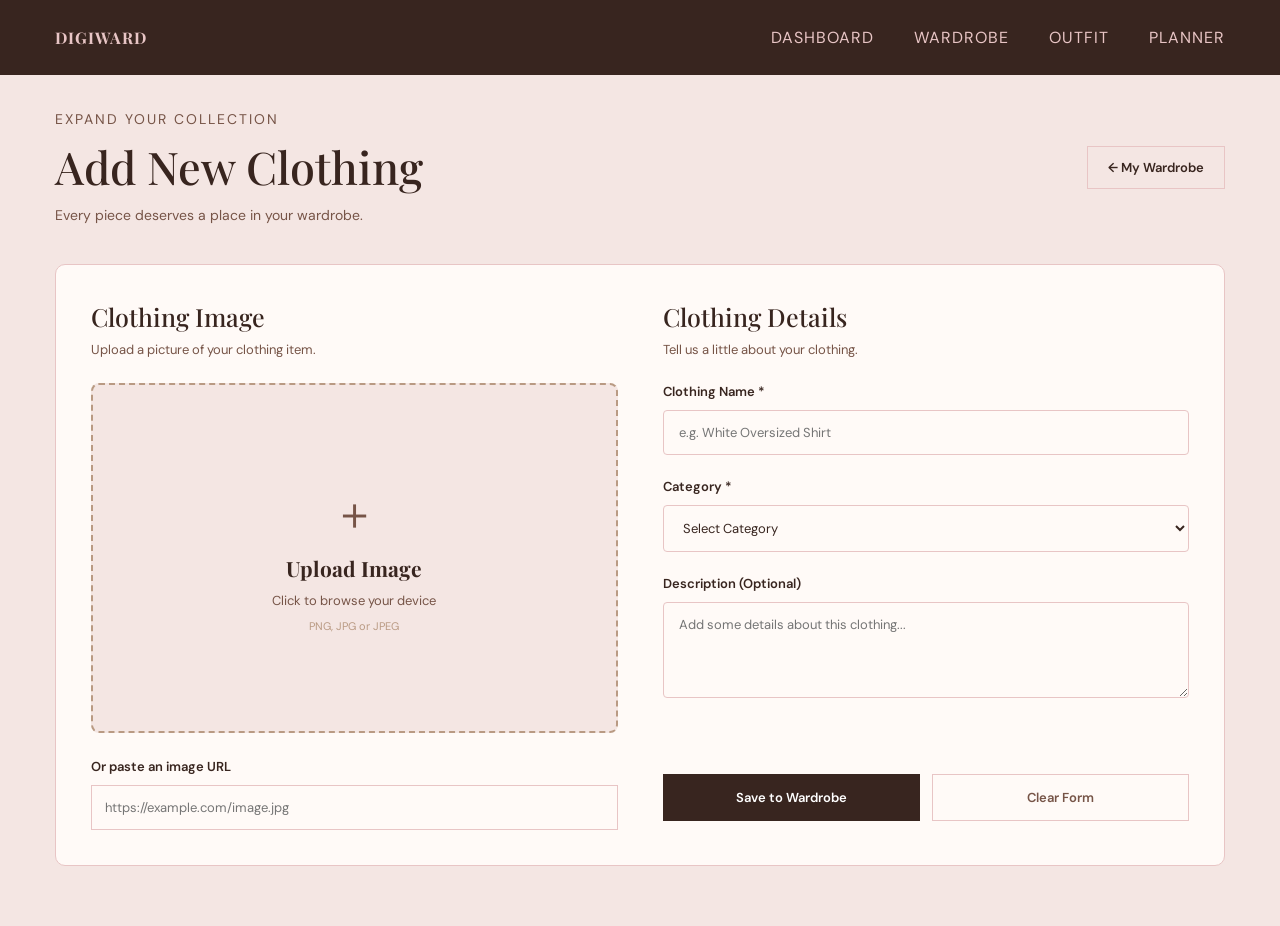
==== pages/add_clothes.html @ 7b21845f "added add clothes" ====
<!DOCTYPE html>
<html lang="en">

<head>
    <meta charset="UTF-8">
    <meta name="viewport" content="width=device-width, initial-scale=1.0">

    <title>DigiWard | Add Clothes</title>

    <link rel="stylesheet" href="../css/style.css">
    <link rel="stylesheet" href="../css/add_clothes.css">

    <link rel="preconnect" href="https://fonts.googleapis.com">
    <link rel="preconnect" href="https://fonts.gstatic.com" crossorigin>

    <link href="https://fonts.googleapis.com/css2?family=DM+Sans:wght@400;500;600;700&family=Playfair+Display:wght@400;500;600&display=swap" rel="stylesheet">

</head>

<body>

    <!-- NAVBAR -->

    <nav>

        <div class="logo">
            <a href="../index.html">DIGIWARD</a>
        </div>

        <ul>
            <li><a href="../index.html">DASHBOARD</a></li>
            <li><a href="wardrobe.html">WARDROBE</a></li>
            <li><a href="#">OUTFIT</a></li>
            <li><a href="#">PLANNER</a></li>
        </ul>

    </nav>


    <!-- PAGE HEADER -->

    <div class="add-header">

        <div>
            <p class="page-label">EXPAND YOUR COLLECTION</p>
            <h1>Add New Clothing</h1>
            <p class="header-description">
                Every piece deserves a place in your wardrobe.
            </p>
        </div>

        <a href="wardrobe.html" class="back-button">
            ← My Wardrobe
        </a>

    </div>


    <!-- ADD CLOTHES SECTION -->

    <main class="add-container">

        <form id="clothesForm">

            <div class="add-layout">

                <!-- IMAGE UPLOAD -->

                <div class="image-section">

                    <h2>Clothing Image</h2>

                    <p class="section-description">
                        Upload a picture of your clothing item.
                    </p>

                    <label for="imageFile" class="upload-box">

                        <img id="imagePreview" src="" alt="Clothing preview">

                        <div id="uploadPlaceholder">

                            <span class="upload-icon">＋</span>

                            <h3>Upload Image</h3>

                            <p>Click to browse your device</p>

                            <small>PNG, JPG or JPEG</small>

                        </div>

                    </label>

                    <input
                        type="file"
                        id="imageFile"
                        accept="image/*"
                        hidden
                    >

                    <div class="url-section">

                        <label for="imageUrl">
                            Or paste an image URL
                        </label>

                        <input
                            type="url"
                            id="imageUrl"
                            placeholder="https://example.com/image.jpg"
                        >

                    </div>

                </div>


                <!-- CLOTHING DETAILS -->

                <div class="details-section">

                    <h2>Clothing Details</h2>

                    <p class="section-description">
                        Tell us a little about your clothing.
                    </p>


                    <div class="form-group">

                        <label for="itemName">
                            Clothing Name *
                        </label>

                        <input
                            type="text"
                            id="itemName"
                            placeholder="e.g. White Oversized Shirt"
                            required
                        >

                    </div>


                    <div class="form-group">

                        <label for="itemCategory">
                            Category *
                        </label>

                        <select id="itemCategory" required>

                            <option value="">Select Category</option>

                            <option value="Shirt">Shirt</option>

                            <option value="Jeans">Jeans</option>

                            <option value="Top">Top</option>

                            <option value="Dress">Dress</option>

                            <option value="Traditional Wear">Traditional Wear</option>

                        </select>

                    </div>


                    <div class="form-group">

                        <label for="itemDescription">
                            Description (Optional)
                        </label>

                        <textarea
                            id="itemDescription"
                            rows="4"
                            placeholder="Add some details about this clothing..."
                        ></textarea>

                    </div>


                    <p id="formMessage"></p>


                    <!-- ACTION BUTTONS -->

                    <div class="form-buttons">

                        <button type="submit" class="save-button">
                            Save to Wardrobe
                        </button>

                        <button type="reset" class="reset-button">
                            Clear Form
                        </button>

                    </div>

                </div>

            </div>

        </form>

    </main>


    <!-- JAVASCRIPT -->

    <script src="../js/storage.js"></script>
    <script src="../js/add_clothes.js"></script>

</body>

</html>
---- css/style.css ----
/* DIGIWARD - INDEX CSS */

:root {
    --primary: #38251F;
    --secondary: #765447;
    --accent: #B99A83;
    --background: #F4E6E3;
    --text: #38251F;
    --border: #E8C5C5;

    --sakura: #E8C5C5;
    --milk-tea: #B99A83;
    --aloewood: #765447;
}

* {
    margin: 0;
    padding: 0;
    box-sizing: border-box;
}

html, body {
    min-height: 100%;
    width: 100%;
    font-family: 'DM Sans', sans-serif;
    background-color: var(--background);
}

h1, h2, h3 {
    font-family: 'Playfair Display', serif;
}

/* NAVBAR */

.logo {
    font-family: 'Playfair Display', serif;
    font-size: 30px;
    font-weight: bold;
    color: var(--sakura);
    letter-spacing: 2px;
}

nav {
    height: 75px;
    background-color: var(--primary);
    display: flex;
    align-items: center;
    justify-content: space-between;
    padding: 0 50px;
}

nav ul {
    list-style: none;
    display: flex;
    gap: 30px;
}

nav a {
    display: block;
    color: var(--sakura);
    text-align: center;
    padding: 12px 5px;
    text-decoration: none;
    font-size: 16px;
    letter-spacing: 1px;
    transition: 0.3s ease;
}

nav a:hover {
    color: white;
    border-bottom: 2px solid var(--accent);
}

/* HOME PAGE HERO */

.hero {
    width: 100%;
    min-height: calc(100vh - 75px);
    display: flex;
    align-items: stretch;
}

/* LEFT SIDE */

.hero-content {
    width: 50%;
    display: flex;
    flex-direction: column;
    justify-content: center;
    align-items: flex-start;
    padding: 60px;
    text-align: left;
}

.hero-tag {
    color: var(--secondary);
    font-size: 19px;
    letter-spacing: 3px;
    margin-bottom: 25px;
}

.hero-content h1 {
    color: var(--text);
    font-size: 70px;
    padding: 0;
    text-align: left;
    margin-bottom: 25px;
}

.hero-description {
    color: var(--text);
    font-size: 20px;
    line-height: 1.9;
    max-width: 420px;
    margin-bottom: 35px;
}

/* BUTTON */

a.button {
    display: inline-block;
    background-color: var(--primary);
    color: var(--sakura);
    padding: 14px 28px;
    border-radius: 4px;
    text-decoration: none;
    font-size: 20px;
    letter-spacing: 1px;
    transition: 0.3s ease;
}

a.button:hover {
    background-color: var(--secondary);
    color: white;
}

/* RIGHT SIDE IMAGE */

.hero-image {
    width: 50%;
    height: calc(100vh - 75px);
    overflow: hidden;
}

.hero-image img {
    width: 100%;
    height: 100%;
    object-fit: cover;
    display: block;
    border-radius: 0;
    object-position: center;
}

/* MOBILE RESPONSIVE */

@media (max-width: 768px) {

    nav {
        padding: 0 15px;
        height: auto;
        min-height: 70px;
        flex-wrap: wrap;
        gap: 10px;
    }

    nav ul {
        gap: 12px;
        flex-wrap: wrap;
    }

    nav a {
        font-size: 9px;
    }

    .hero {
        flex-direction: column;
    }

    .hero-content {
        width: 100%;
        padding: 50px 25px;
    }

    .hero-content h1 {
        font-size: 42px;
    }

    .hero-image {
        width: 100%;
        height: 400px;
        min-height: 400px;
    }

    .hero-image img {
        height: 100%;
    }
}
---- css/add_clothes.css ----
/* =================================
   DIGIWARD - ADD CLOTHES PAGE
================================= */

:root {
    --primary: #38251F;
    --secondary: #765447;
    --accent: #B99A83;
    --background: #F4E6E3;
    --text: #38251F;
    --border: #E8C5C5;
    --sakura: #E8C5C5;
}

* {
    margin: 0;
    padding: 0;
    box-sizing: border-box;
}

body {
    background-color: var(--background);
    font-family: 'DM Sans', sans-serif;
    color: var(--text);
}

/* NAVBAR */

.logo a {
    text-decoration: none;
    color: inherit;
}

/* HEADER */

.add-header {
    display: flex;
    justify-content: space-between;
    align-items: center;
    padding: 35px 55px 25px;
}

.page-label {
    font-size: 14px;
    color: var(--secondary);
    letter-spacing: 2px;
}

.add-header h1 {
    font-family: 'Playfair Display', serif;
    font-size: 45px;
    font-weight: 500;
    color: var(--primary);
    margin-top: 8px;
}

.header-description {
    color: var(--secondary);
    font-size: 14px;
    margin-top: 10px;
}

/* BACK BUTTON */

.back-button {
    text-decoration: none;
    color: var(--primary);
    border: 1px solid var(--border);
    padding: 12px 20px;
    font-size: 13px;
    font-weight: 600;
    transition: 0.3s ease;
}

.back-button:hover {
    background-color: var(--sakura);
}

/* MAIN CONTAINER */

.add-container {
    margin: 15px 55px 60px;
    padding: 35px;
    background-color: #FFFAF7;
    border: 1px solid var(--border);
    border-radius: 10px;
}

/* LAYOUT */

.add-layout {
    display: grid;
    grid-template-columns: 1fr 1fr;
    gap: 45px;
}

/* SECTION HEADINGS */

.image-section h2,
.details-section h2 {
    font-family: 'Playfair Display', serif;
    font-size: 25px;
    font-weight: 500;
    color: var(--primary);
    margin-bottom: 8px;
}

.section-description {
    font-size: 13px;
    color: var(--secondary);
    margin-bottom: 25px;
}

/* IMAGE UPLOAD */

.upload-box {
    display: flex;
    flex-direction: column;
    align-items: center;
    justify-content: center;

    width: 100%;
    height: 350px;

    background-color: #F4E6E3;
    border: 2px dashed var(--accent);
    border-radius: 8px;

    cursor: pointer;
    overflow: hidden;
    transition: 0.3s ease;
}

.upload-box:hover {
    background-color: #F0DCD7;
    border-color: var(--secondary);
}

.upload-icon {
    font-size: 45px;
    color: var(--secondary);
}

#uploadPlaceholder {
    text-align: center;
}

#uploadPlaceholder h3 {
    font-family: 'Playfair Display', serif;
    font-size: 21px;
    color: var(--primary);
    margin: 10px 0;
}

#uploadPlaceholder p {
    color: var(--secondary);
    font-size: 13px;
}

#uploadPlaceholder small {
    display: block;
    margin-top: 10px;
    color: var(--accent);
    font-size: 11px;
}

#imagePreview {
    display: none;
    width: 100%;
    height: 100%;
    object-fit: contain;
    padding: 15px;
}

/* IMAGE URL */

.url-section {
    margin-top: 25px;
}

.url-section label {
    display: block;
    font-size: 13px;
    font-weight: 600;
    margin-bottom: 10px;
}

.url-section input {
    width: 100%;
    padding: 13px;
    border: 1px solid var(--border);
    background-color: transparent;
    outline: none;
    font-family: 'DM Sans', sans-serif;
    font-size: 13px;
}

.url-section input:focus {
    border-color: var(--secondary);
}

/* FORM FIELDS */

.form-group {
    margin-bottom: 23px;
}

.form-group label {
    display: block;
    font-size: 13px;
    font-weight: 600;
    color: var(--primary);
    margin-bottom: 10px;
}

.form-group input,
.form-group select,
.form-group textarea {
    width: 100%;
    padding: 13px 15px;

    background-color: transparent;
    border: 1px solid var(--border);

    outline: none;

    font-family: 'DM Sans', sans-serif;
    font-size: 13px;
    color: var(--primary);

    border-radius: 4px;
}

.form-group input:focus,
.form-group select:focus,
.form-group textarea:focus {
    border-color: var(--secondary);
}

.form-group textarea {
    resize: vertical;
}

/* FORM BUTTONS */

.form-buttons {
    display: flex;
    gap: 12px;
    margin-top: 30px;
}

.form-buttons button {
    flex: 1;
    padding: 14px 15px;

    font-family: 'DM Sans', sans-serif;
    font-size: 13px;
    font-weight: 600;

    cursor: pointer;
    transition: 0.3s ease;
}

/* SAVE BUTTON */

.save-button {
    background-color: var(--primary);
    color: white;
    border: 1px solid var(--primary);
}

.save-button:hover {
    background-color: var(--secondary);
    border-color: var(--secondary);
}

/* RESET BUTTON */

.reset-button {
    background-color: transparent;
    color: var(--secondary);
    border: 1px solid var(--border);
}

.reset-button:hover {
    background-color: var(--sakura);
    color: var(--primary);
}

/* FORM MESSAGE */

#formMessage {
    font-size: 13px;
    margin-top: 15px;
    min-height: 18px;
    color: var(--secondary);
}

/* MOBILE RESPONSIVE */

@media (max-width: 768px) {

    body {
        zoom: 1;
    }

    .add-header {
        padding: 25px 20px;
        gap: 20px;
        flex-wrap: wrap;
    }

    .add-header h1 {
        font-size: 32px;
    }

    .add-container {
        margin: 10px 20px 40px;
        padding: 25px;
    }

    .add-layout {
        grid-template-columns: 1fr;
        gap: 35px;
    }

    .upload-box {
        height: 280px;
    }

}

@media (max-width: 480px) {

    .add-header {
        flex-direction: column;
        align-items: flex-start;
    }

    .back-button {
        align-self: flex-start;
    }

    .add-container {
        margin: 10px 12px 30px;
        padding: 18px;
    }

    .form-buttons {
        flex-direction: column;
    }

}
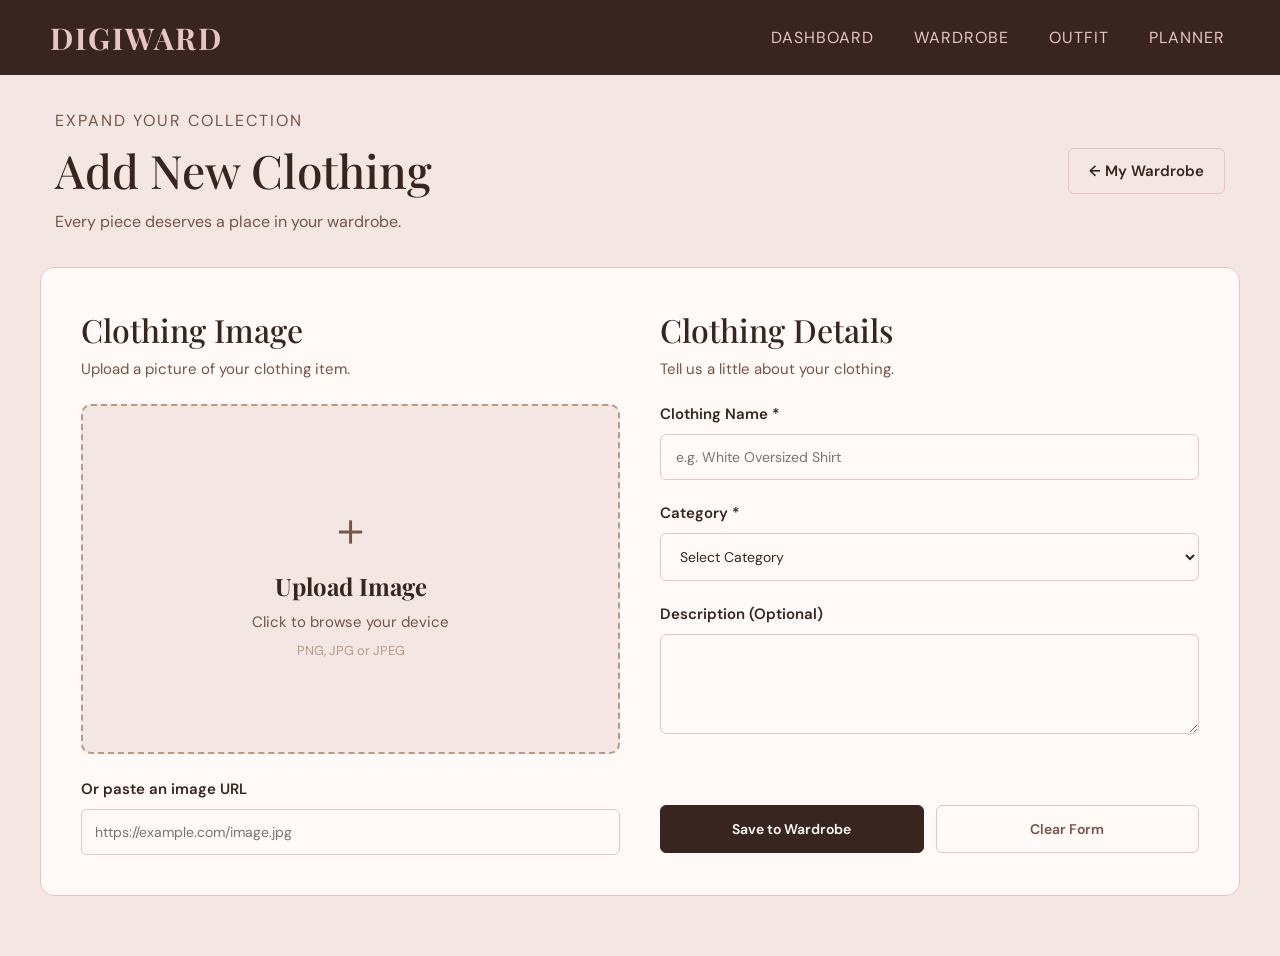
==== commit a43c4f8d: "made some changes in add clothes page" ====
--- a/pages/add_clothes.html
+++ b/pages/add_clothes.html
@@ -25,7 +25,7 @@
     <nav>
 
         <div class="logo">
-            <a href="../index.html">DIGIWARD</a>
+            DIGIWARD
         </div>
 
         <ul>
@@ -154,15 +154,17 @@
 
                             <option value="">Select Category</option>
 
-                            <option value="Shirt">Shirt</option>
-
-                            <option value="Jeans">Jeans</option>
+                            <option value="Shirt">Shirt</option> 
+
+                            <option value="Jeans">Bottom</option>
 
                             <option value="Top">Top</option>
 
                             <option value="Dress">Dress</option>
 
                             <option value="Traditional Wear">Traditional Wear</option>
+
+                            <option value="nightwear">Nightwear</option>
 
                         </select>
 
@@ -178,8 +180,8 @@
                         <textarea
                             id="itemDescription"
                             rows="4"
-                            placeholder="Add some details about this clothing..."
-                        ></textarea>
+                            placeholder="Add some details about this clothing...">
+                        </textarea>
 
                     </div>
 
--- a/css/add_clothes.css
+++ b/css/add_clothes.css
@@ -1,7 +1,3 @@
-
-/* =================================
-   DIGIWARD - ADD CLOTHES PAGE
-================================= */
 
 :root {
     --primary: #38251F;
@@ -39,17 +35,18 @@
     justify-content: space-between;
     align-items: center;
     padding: 35px 55px 25px;
+    gap: 20px;
 }
 
 .page-label {
-    font-size: 14px;
+    font-size: 16px;
     color: var(--secondary);
     letter-spacing: 2px;
 }
 
 .add-header h1 {
     font-family: 'Playfair Display', serif;
-    font-size: 45px;
+    font-size: 46px;
     font-weight: 500;
     color: var(--primary);
     margin-top: 8px;
@@ -57,7 +54,7 @@
 
 .header-description {
     color: var(--secondary);
-    font-size: 14px;
+    font-size: 16px;
     margin-top: 10px;
 }
 
@@ -67,10 +64,12 @@
     text-decoration: none;
     color: var(--primary);
     border: 1px solid var(--border);
+    border-radius: 6px;
     padding: 12px 20px;
-    font-size: 13px;
+    font-size: 15px;
     font-weight: 600;
     transition: 0.3s ease;
+    white-space: nowrap;
 }
 
 .back-button:hover {
@@ -80,11 +79,13 @@
 /* MAIN CONTAINER */
 
 .add-container {
-    margin: 15px 55px 60px;
-    padding: 35px;
+    max-width: 1250px;
+    width: calc(100% - 80px);
+    margin: 10px auto 60px;
+    padding: 40px;
     background-color: #FFFAF7;
     border: 1px solid var(--border);
-    border-radius: 10px;
+    border-radius: 14px;
 }
 
 /* LAYOUT */
@@ -92,7 +93,7 @@
 .add-layout {
     display: grid;
     grid-template-columns: 1fr 1fr;
-    gap: 45px;
+    gap: 40px;
 }
 
 /* SECTION HEADINGS */
@@ -100,14 +101,14 @@
 .image-section h2,
 .details-section h2 {
     font-family: 'Playfair Display', serif;
-    font-size: 25px;
+    font-size: 32px;
     font-weight: 500;
     color: var(--primary);
     margin-bottom: 8px;
 }
 
 .section-description {
-    font-size: 13px;
+    font-size: 15px;
     color: var(--secondary);
     margin-bottom: 25px;
 }
@@ -119,14 +120,11 @@
     flex-direction: column;
     align-items: center;
     justify-content: center;
-
     width: 100%;
     height: 350px;
-
     background-color: #F4E6E3;
     border: 2px dashed var(--accent);
-    border-radius: 8px;
-
+    border-radius: 10px;
     cursor: pointer;
     overflow: hidden;
     transition: 0.3s ease;
@@ -148,21 +146,21 @@
 
 #uploadPlaceholder h3 {
     font-family: 'Playfair Display', serif;
-    font-size: 21px;
+    font-size: 24px;
     color: var(--primary);
     margin: 10px 0;
 }
 
 #uploadPlaceholder p {
     color: var(--secondary);
-    font-size: 13px;
+    font-size: 15px;
 }
 
 #uploadPlaceholder small {
     display: block;
     margin-top: 10px;
     color: var(--accent);
-    font-size: 11px;
+    font-size: 13px;
 }
 
 #imagePreview {
@@ -170,7 +168,7 @@
     width: 100%;
     height: 100%;
     object-fit: contain;
-    padding: 15px;
+    padding: 12px;
 }
 
 /* IMAGE URL */
@@ -181,7 +179,7 @@
 
 .url-section label {
     display: block;
-    font-size: 13px;
+    font-size: 15px;
     font-weight: 600;
     margin-bottom: 10px;
 }
@@ -190,10 +188,11 @@
     width: 100%;
     padding: 13px;
     border: 1px solid var(--border);
+    border-radius: 6px;
     background-color: transparent;
     outline: none;
     font-family: 'DM Sans', sans-serif;
-    font-size: 13px;
+    font-size: 14px;
 }
 
 .url-section input:focus {
@@ -208,7 +207,7 @@
 
 .form-group label {
     display: block;
-    font-size: 13px;
+    font-size: 15px;
     font-weight: 600;
     color: var(--primary);
     margin-bottom: 10px;
@@ -219,17 +218,13 @@
 .form-group textarea {
     width: 100%;
     padding: 13px 15px;
-
-    background-color: transparent;
-    border: 1px solid var(--border);
-
+    background-color: #FFFAF7;
+    border: 1px solid var(--border);
     outline: none;
-
     font-family: 'DM Sans', sans-serif;
-    font-size: 13px;
-    color: var(--primary);
-
-    border-radius: 4px;
+    font-size: 14px;
+    color: var(--primary);
+    border-radius: 6px;
 }
 
 .form-group input:focus,
@@ -247,17 +242,16 @@
 .form-buttons {
     display: flex;
     gap: 12px;
-    margin-top: 30px;
+    margin-top: 25px;
 }
 
 .form-buttons button {
     flex: 1;
     padding: 14px 15px;
-
     font-family: 'DM Sans', sans-serif;
-    font-size: 13px;
+    font-size: 14px;
     font-weight: 600;
-
+    border-radius: 6px;
     cursor: pointer;
     transition: 0.3s ease;
 }
@@ -291,32 +285,17 @@
 /* FORM MESSAGE */
 
 #formMessage {
-    font-size: 13px;
+    font-size: 14px;
     margin-top: 15px;
     min-height: 18px;
     color: var(--secondary);
 }
 
-/* MOBILE RESPONSIVE */
-
-@media (max-width: 768px) {
-
-    body {
-        zoom: 1;
-    }
-
-    .add-header {
-        padding: 25px 20px;
-        gap: 20px;
-        flex-wrap: wrap;
-    }
-
-    .add-header h1 {
-        font-size: 32px;
-    }
-
+/* TABLET RESPONSIVE */
+
+@media (max-width: 900px) {
     .add-container {
-        margin: 10px 20px 40px;
+        width: calc(100% - 40px);
         padding: 25px;
     }
 
@@ -324,15 +303,31 @@
         grid-template-columns: 1fr;
         gap: 35px;
     }
+}
+
+/* MOBILE RESPONSIVE */
+
+@media (max-width: 768px) {
+    .add-header {
+        padding: 25px 20px;
+        flex-wrap: wrap;
+    }
+
+    .add-header h1 {
+        font-size: 34px;
+    }
+
+    .add-container {
+        margin: 10px auto 40px;
+        padding: 20px;
+    }
 
     .upload-box {
         height: 280px;
     }
-
 }
 
 @media (max-width: 480px) {
-
     .add-header {
         flex-direction: column;
         align-items: flex-start;
@@ -343,12 +338,16 @@
     }
 
     .add-container {
-        margin: 10px 12px 30px;
-        padding: 18px;
+        width: calc(100% - 24px);
+        padding: 15px;
     }
 
     .form-buttons {
         flex-direction: column;
     }
 
-}
+    .image-section h2,
+    .details-section h2 {
+        font-size: 27px;
+    }
+}
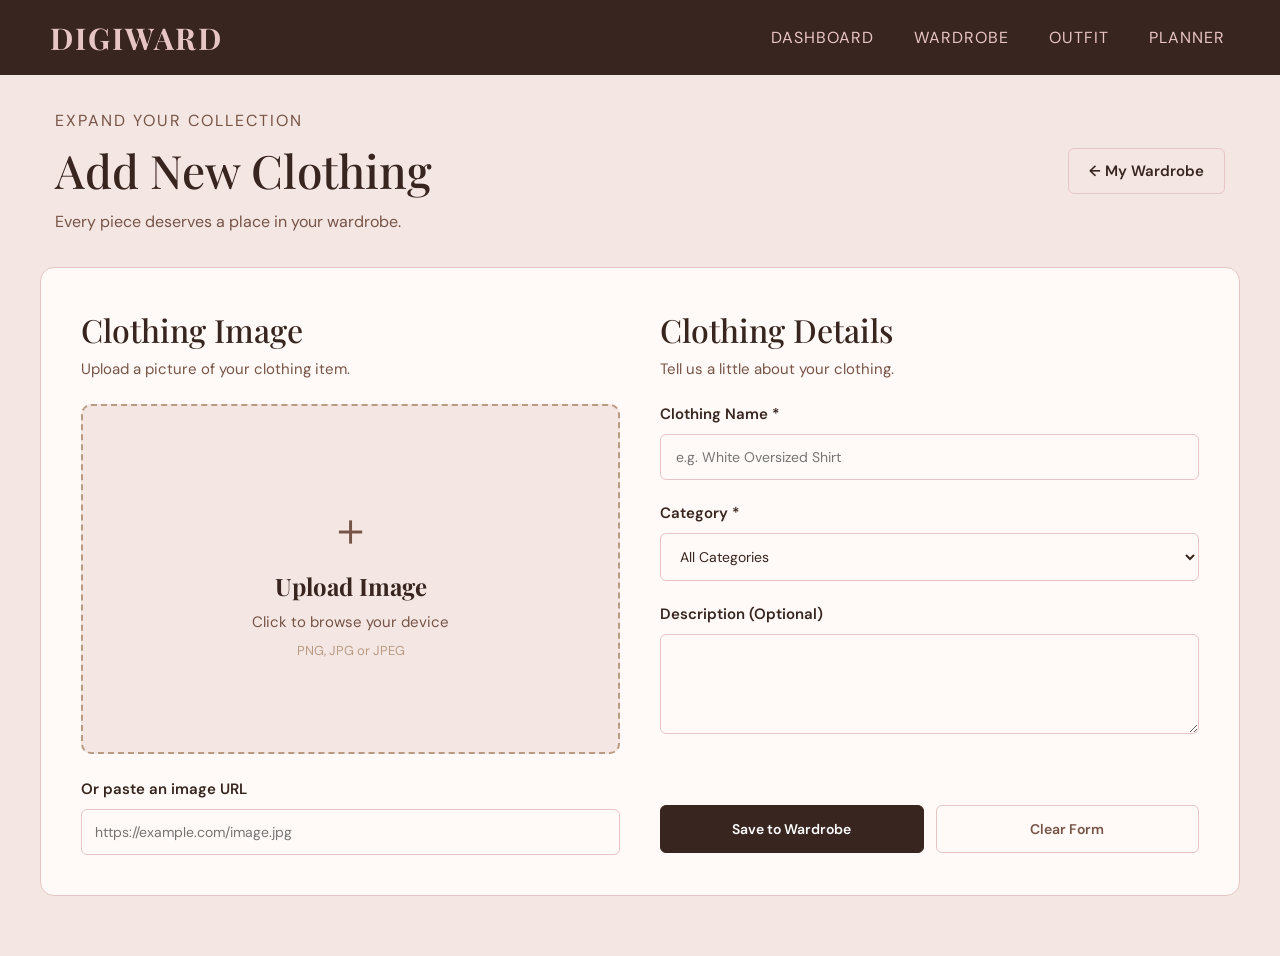
==== commit 55b14270: "added outfit page" ====
--- a/pages/add_clothes.html
+++ b/pages/add_clothes.html
@@ -31,7 +31,7 @@
         <ul>
             <li><a href="../index.html">DASHBOARD</a></li>
             <li><a href="wardrobe.html">WARDROBE</a></li>
-            <li><a href="#">OUTFIT</a></li>
+            <li><a href="outfit.html">OUTFIT</a></li>
             <li><a href="#">PLANNER</a></li>
         </ul>
 
@@ -152,19 +152,15 @@
 
                         <select id="itemCategory" required>
 
-                            <option value="">Select Category</option>
-
-                            <option value="Shirt">Shirt</option> 
-
+                            <option value="">All Categories</option>
+                            <option value="Shirt">Shirt</option>
                             <option value="Jeans">Bottom</option>
-
                             <option value="Top">Top</option>
-
                             <option value="Dress">Dress</option>
-
                             <option value="Traditional Wear">Traditional Wear</option>
-
-                            <option value="nightwear">Nightwear</option>
+                            <option value="Nightwear">Nightwear</option>
+                            <option value="Accessories">Accessories</option>
+                            <option value="Footwear">Footwear</option>
 
                         </select>
 
--- a/css/add_clothes.css
+++ b/css/add_clothes.css
@@ -20,14 +20,6 @@
     font-family: 'DM Sans', sans-serif;
     color: var(--text);
 }
-
-/* NAVBAR */
-
-.logo a {
-    text-decoration: none;
-    color: inherit;
-}
-
 /* HEADER */
 
 .add-header {
